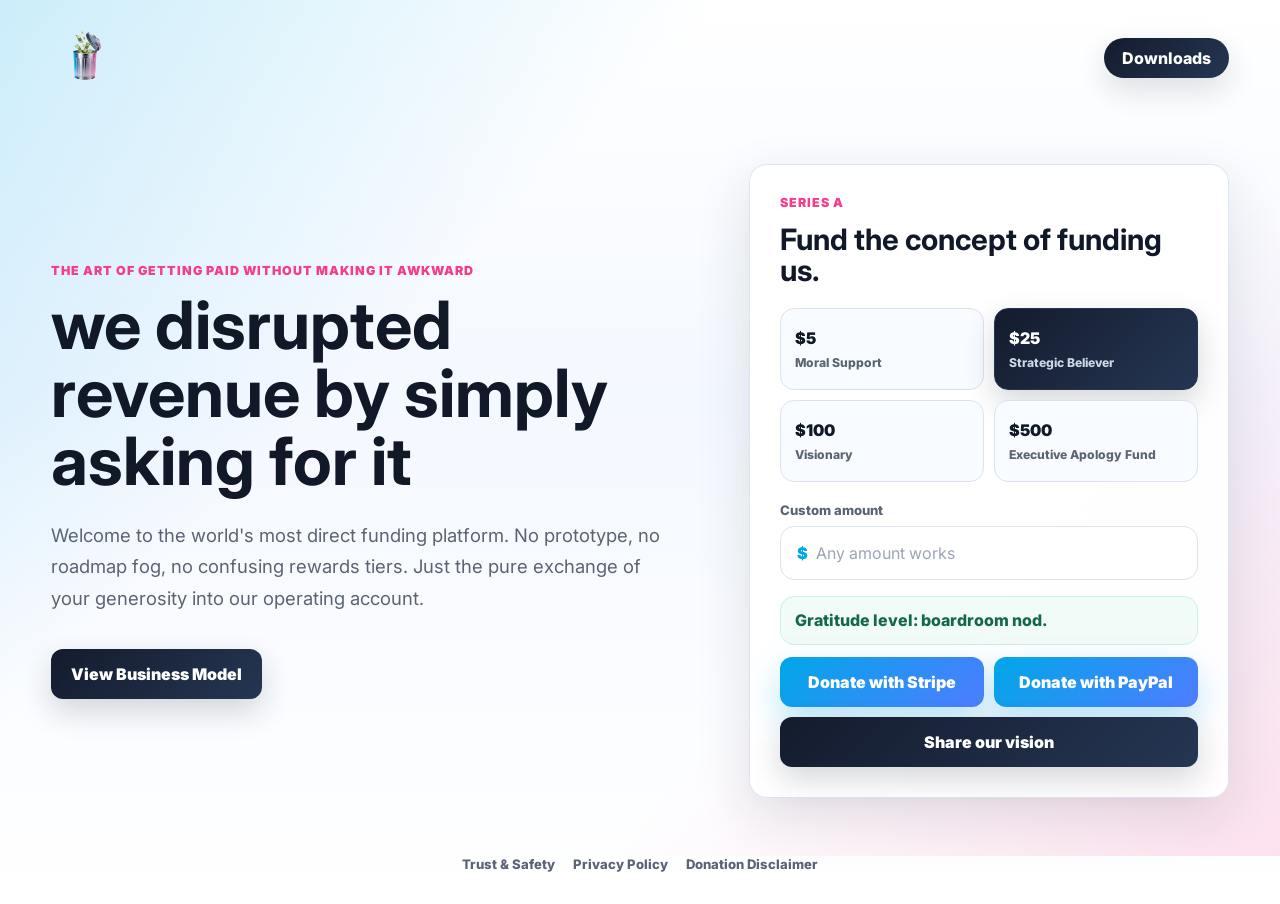
==== index.html @ 941a085b "Add SEO metadata and structured data" ====
<!doctype html>
<html lang="en">
  <head>
    <meta charset="utf-8">
    <meta name="viewport" content="width=device-width, initial-scale=1">
    <title>Accept Donations Online | iAcceptDonations.com</title>
    <meta
      name="description"
      content="Accept donations online through a direct, funny donation website with Stripe and PayPal checkout."
    >
    <link rel="canonical" href="https://www.iacceptdonations.com/">
    <meta property="og:type" content="website">
    <meta property="og:url" content="https://www.iacceptdonations.com/">
    <meta property="og:title" content="iAcceptDonations.com">
    <meta
      property="og:description"
      content="We disrupted revenue by simply asking for it."
    >
    <meta property="og:image" content="https://www.iacceptdonations.com/assets/stripe-money-trash-product-1024.jpg">
    <meta name="twitter:card" content="summary_large_image">
    <meta name="twitter:title" content="iAcceptDonations.com">
    <meta
      name="twitter:description"
      content="We disrupted revenue by simply asking for it."
    >
    <meta name="twitter:image" content="https://www.iacceptdonations.com/assets/stripe-money-trash-product-1024.jpg">
    <link rel="preconnect" href="https://fonts.googleapis.com">
    <link rel="preconnect" href="https://fonts.gstatic.com" crossorigin>
    <link
      href="https://fonts.googleapis.com/css2?family=Inter:wght@500;600;700;800;900&display=swap"
      rel="stylesheet"
    >
    <link rel="icon" href="assets/favicon.png" type="image/png">
    <link rel="stylesheet" href="styles.css">
    <script async src="https://www.googletagmanager.com/gtag/js?id=G-SYH6QR9T3F"></script>
    <script>
      window.dataLayer = window.dataLayer || [];
      function gtag(){dataLayer.push(arguments);}
      gtag('js', new Date());
      gtag('config', 'G-SYH6QR9T3F');
    </script>
    <script type="application/ld+json">
      {
        "@context": "https://schema.org",
        "@graph": [
          {
            "@type": "WebSite",
            "@id": "https://www.iacceptdonations.com/#website",
            "name": "iAcceptDonations.com",
            "url": "https://www.iacceptdonations.com/",
            "description": "A funny website built to accept donations online through Stripe and PayPal.",
            "publisher": {
              "@id": "https://www.iacceptdonations.com/#organization"
            },
            "inLanguage": "en-US"
          },
          {
            "@type": "Organization",
            "@id": "https://www.iacceptdonations.com/#organization",
            "name": "I Accept Donations",
            "url": "https://www.iacceptdonations.com/",
            "logo": {
              "@type": "ImageObject",
              "url": "https://www.iacceptdonations.com/assets/stripe-money-trash-product-1024.jpg"
            }
          },
          {
            "@type": "WebPage",
            "@id": "https://www.iacceptdonations.com/#webpage",
            "url": "https://www.iacceptdonations.com/",
            "name": "Accept Donations Online | iAcceptDonations.com",
            "description": "Accept donations online through a direct, funny donation website with Stripe and PayPal checkout.",
            "isPartOf": {
              "@id": "https://www.iacceptdonations.com/#website"
            },
            "about": {
              "@id": "https://www.iacceptdonations.com/#organization"
            },
            "inLanguage": "en-US"
          }
        ]
      }
    </script>
  </head>
  <body>
    <main class="page-shell">
      <section class="hero" aria-labelledby="page-title">
        <nav class="topbar" aria-label="Main navigation">
          <a class="brand" href="index.html" aria-label="iAcceptDonations.com home">
            <img class="brand-icon" src="assets/brand-trash-logo.png" alt="iAcceptDonations.com">
          </a>
          <a class="nav-downloads" href="downloads.html">Downloads</a>
        </nav>

        <div class="hero-grid">
          <div class="hero-copy">
            <p class="eyebrow">The art of getting paid without making it awkward</p>
            <h1 id="page-title">we disrupted revenue by simply asking for it</h1>
            <p class="lede">
              Welcome to the world's most direct funding platform. No prototype,
              no roadmap fog, no confusing rewards tiers. Just the pure exchange
              of your generosity into our operating account.
            </p>
            <div class="hero-actions">
              <a class="button secondary" href="business-model.html">View Business Model</a>
            </div>
          </div>

          <div class="hero-panel">
            <aside class="donation-card" id="donate" aria-labelledby="donate-title">
              <div class="card-header">
                <p class="tiny-label">Series A</p>
                <h2 id="donate-title">Fund the concept of funding us.</h2>
              </div>

              <div class="amount-grid" role="group" aria-label="Donation amounts">
                <button class="amount-button" data-amount="5">$5<span>Moral Support</span></button>
                <button class="amount-button active" data-amount="25">$25<span>Strategic Believer</span></button>
                <button class="amount-button" data-amount="100">$100<span>Visionary</span></button>
                <button class="amount-button" data-amount="500">$500<span>Executive Apology Fund</span></button>
              </div>

              <label class="custom-label" for="custom-amount">Custom amount</label>
              <div class="custom-row">
                <span aria-hidden="true">$</span>
                <input id="custom-amount" type="number" min="1" step="1" placeholder="Any amount works">
              </div>

              <p class="gratitude" aria-live="polite">
                Gratitude level: boardroom nod.
              </p>
              <div class="payment-actions" aria-label="Donation payment options">
                <button class="button donate-button stripe" type="button" data-provider="stripe">
                  Donate with Stripe
                </button>
                <button class="button donate-button paypal" type="button" data-provider="paypal">
                  Donate with PayPal
                </button>
              </div>
              <button class="button secondary share-vision-button" type="button">
                Share our vision
              </button>
            </aside>
          </div>
        </div>
      </section>

      <footer class="site-footer" aria-label="Site legal links">
        <a href="trust-safety.html">Trust & Safety</a>
        <a href="privacy.html">Privacy Policy</a>
        <a href="donation-disclaimer.html">Donation Disclaimer</a>
      </footer>
    </main>

    <div class="toast" role="status" aria-live="polite" hidden>
      Excellent decision. A payment link can be connected here.
    </div>

    <script src="script.js"></script>
  </body>
</html>
---- styles.css ----
:root {
  color-scheme: light;
  --ink: #111827;
  --muted: #5b6475;
  --soft: #f6f8fb;
  --paper: #ffffff;
  --line: #dbe3ef;
  --cyan: #00a7e8;
  --pink: #f53d8e;
  --green: #25c685;
  --navy: #172033;
  --shadow: 0 24px 80px rgba(23, 32, 51, 0.14);
}

* {
  box-sizing: border-box;
}

html {
  scroll-behavior: smooth;
}

body {
  margin: 0;
  background:
    linear-gradient(180deg, #ffffff 0%, #f4f8ff 44%, #ffffff 100%),
    var(--paper);
  color: var(--ink);
  font-family: Inter, system-ui, -apple-system, BlinkMacSystemFont, "Segoe UI", sans-serif;
}

button,
input {
  font: inherit;
}

img {
  display: block;
  max-width: 100%;
}

.page-shell {
  display: flex;
  flex-direction: column;
  min-height: 100vh;
  overflow: hidden;
}

.hero {
  min-height: 92vh;
  padding: 24px clamp(18px, 4vw, 64px) 58px;
  position: relative;
}

.hero::before {
  background:
    linear-gradient(135deg, rgba(0, 167, 232, 0.2), transparent 34%),
    linear-gradient(315deg, rgba(245, 61, 142, 0.15), transparent 32%);
  content: "";
  inset: 0;
  pointer-events: none;
  position: absolute;
}

.hero > * {
  position: relative;
}

.topbar {
  align-items: center;
  display: flex;
  justify-content: space-between;
  margin: 0 auto;
  max-width: 1180px;
  padding: 0;
}

.brand,
.nav-donate,
.nav-downloads,
.button {
  text-decoration: none;
}

.brand {
  align-items: center;
  color: var(--ink);
  display: inline-flex;
  font-weight: 900;
  gap: 10px;
}

.brand-logo {
  height: 68px;
  max-width: 68px;
  width: auto;
}

.brand-icon {
  height: 68px;
  width: 68px;
}

.nav-donate {
  background: var(--ink);
  border-radius: 999px;
  color: white;
  font-weight: 800;
  padding: 10px 18px;
}

.nav-downloads {
  background: linear-gradient(135deg, #141b2d, #253653);
  border-radius: 999px;
  box-shadow: 0 12px 30px rgba(23, 32, 51, 0.14);
  color: white;
  font-weight: 800;
  padding: 10px 18px;
}

.nav-actions {
  align-items: center;
  display: flex;
  gap: 10px;
}

.nav-link {
  color: var(--navy);
  font-weight: 800;
  padding: 10px 12px;
  text-decoration: none;
}

.hero-grid {
  align-items: center;
  display: grid;
  gap: clamp(34px, 5vw, 82px);
  grid-template-columns: minmax(0, 1fr) minmax(360px, 480px);
  margin: 72px auto 0;
  max-width: 1180px;
}

.eyebrow,
.tiny-label {
  color: var(--pink);
  font-size: 0.78rem;
  font-weight: 900;
  letter-spacing: 0.08em;
  margin: 0 0 14px;
  text-transform: uppercase;
}

h1,
h2,
h3,
p {
  margin-top: 0;
}

h1 {
  font-size: clamp(2.6rem, 5.2vw, 5.15rem);
  letter-spacing: 0;
  line-height: 1.02;
  margin-bottom: 24px;
  max-width: 820px;
}

.lede {
  color: var(--muted);
  font-size: clamp(1.04rem, 1.45vw, 1.2rem);
  line-height: 1.7;
  max-width: 650px;
}

.hero-actions {
  display: flex;
  flex-wrap: wrap;
  gap: 12px;
  margin-top: 34px;
}

.button {
  align-items: center;
  border: 0;
  border-radius: 12px;
  cursor: pointer;
  display: inline-flex;
  font-weight: 900;
  justify-content: center;
  min-height: 50px;
  padding: 14px 20px;
  transition: transform 160ms ease, box-shadow 160ms ease, background 160ms ease;
}

.button:hover,
.nav-donate:hover,
.amount-button:hover {
  transform: translateY(-1px);
}

.primary,
.donate-button.stripe {
  background: linear-gradient(135deg, var(--cyan), #4f7cff);
  box-shadow: 0 14px 34px rgba(0, 167, 232, 0.28);
  color: white;
}

.secondary {
  background: linear-gradient(135deg, #141b2d, #253653);
  box-shadow: 0 12px 30px rgba(23, 32, 51, 0.18);
  color: white;
}

.hero-panel {
  display: grid;
  justify-items: stretch;
}

.donation-card {
  background: rgba(255, 255, 255, 0.92);
  border: 1px solid rgba(219, 227, 239, 0.92);
  border-radius: 18px;
  box-shadow: 0 18px 54px rgba(23, 32, 51, 0.12);
  padding: clamp(20px, 2.6vw, 30px);
}

.card-header h2 {
  font-size: clamp(1.65rem, 2.3vw, 2.35rem);
  line-height: 1.06;
  margin-bottom: 22px;
}

.amount-grid {
  display: grid;
  gap: 10px;
  grid-template-columns: repeat(2, minmax(0, 1fr));
}

.amount-button {
  background: #f8fbff;
  border: 1px solid var(--line);
  border-radius: 14px;
  color: var(--ink);
  cursor: pointer;
  font-weight: 900;
  min-height: 82px;
  padding: 14px;
  text-align: left;
  transition: transform 160ms ease, border-color 160ms ease, box-shadow 160ms ease;
}

.amount-button span {
  color: var(--muted);
  display: block;
  font-size: 0.76rem;
  font-weight: 800;
  line-height: 1.25;
  margin-top: 7px;
}

.amount-button.active {
  background: linear-gradient(135deg, #141b2d, #253653);
  border-color: #253653;
  box-shadow: 0 12px 30px rgba(23, 32, 51, 0.18);
  color: white;
}

.amount-button.active span {
  color: #cbd6e7;
}

.custom-label {
  color: var(--muted);
  display: block;
  font-size: 0.82rem;
  font-weight: 800;
  margin: 20px 0 8px;
}

.custom-row {
  align-items: center;
  background: #ffffff;
  border: 1px solid var(--line);
  border-radius: 14px;
  display: flex;
  gap: 8px;
  min-height: 54px;
  padding: 0 16px;
}

.custom-row:focus-within {
  border-color: var(--cyan);
  box-shadow: 0 0 0 4px rgba(0, 167, 232, 0.13);
}

.custom-row span {
  color: var(--cyan);
  font-weight: 900;
}

.custom-row input {
  appearance: textfield;
  background: transparent;
  border: 0;
  color: var(--ink);
  height: 52px;
  line-height: 52px;
  min-width: 0;
  outline: 0;
  padding: 0;
  width: 100%;
}

.custom-row input::-webkit-inner-spin-button,
.custom-row input::-webkit-outer-spin-button {
  appearance: none;
  margin: 0;
}

.custom-row input::placeholder {
  color: #9aa5b5;
  opacity: 1;
}

.gratitude {
  background: #f1fbf8;
  border: 1px solid #c9f2e3;
  border-radius: 14px;
  color: #13684b;
  font-weight: 800;
  line-height: 1.4;
  margin: 16px 0 12px;
  padding: 12px 14px;
}

.payment-actions {
  display: grid;
  gap: 10px;
  grid-template-columns: repeat(2, minmax(0, 1fr));
}

.donate-button {
  width: 100%;
}

.donate-button.paypal {
  background: linear-gradient(135deg, var(--cyan), #4f7cff);
  border: 0;
  box-shadow: 0 14px 34px rgba(0, 167, 232, 0.28);
  color: white;
}

.share-vision-button {
  margin-top: 10px;
  width: 100%;
}

.fine-print {
  color: var(--muted);
  font-size: 0.8rem;
  line-height: 1.5;
  margin: 12px 0 0;
}

.metrics,
.model,
.values,
.closing {
  margin: 0 auto;
  max-width: 1180px;
  padding: 54px clamp(18px, 4vw, 64px);
}

.metrics {
  display: grid;
  gap: 14px;
  grid-template-columns: repeat(4, minmax(0, 1fr));
  max-width: 1180px;
}

.metrics div,
.values article {
  background: rgba(255, 255, 255, 0.88);
  border: 1px solid var(--line);
  border-radius: 18px;
  box-shadow: 0 12px 36px rgba(23, 32, 51, 0.06);
  padding: 22px;
}

.metrics span {
  color: var(--muted);
  display: block;
  font-size: 0.76rem;
  font-weight: 900;
  margin-bottom: 9px;
  text-transform: uppercase;
}

.metrics strong {
  font-size: clamp(1.15rem, 1.55vw, 1.6rem);
  line-height: 1.1;
}

.model {
  align-items: center;
  display: grid;
  gap: 26px;
  grid-template-columns: minmax(0, 0.76fr) minmax(320px, 1fr);
}

.section-copy h2,
.closing h2 {
  font-size: clamp(2.05rem, 3.5vw, 3.55rem);
  line-height: 1.04;
  margin-bottom: 0;
}

.flow {
  align-items: center;
  display: grid;
  gap: 12px;
  grid-template-columns: 1fr auto 1fr auto 1fr;
}

.flow div {
  align-items: center;
  background: #ffffff;
  border: 1px solid var(--line);
  border-radius: 16px;
  box-shadow: 0 12px 36px rgba(23, 32, 51, 0.08);
  color: var(--ink);
  display: flex;
  font-weight: 900;
  justify-content: center;
  min-height: 76px;
  padding: 20px;
  text-align: center;
}

.flow span {
  color: var(--cyan);
  font-size: 1.8rem;
  font-weight: 900;
}

.values {
  display: grid;
  gap: 14px;
  grid-template-columns: repeat(3, minmax(0, 1fr));
}

.values h3 {
  font-size: 1.28rem;
  margin-bottom: 10px;
}

.values p {
  color: var(--muted);
  line-height: 1.6;
  margin-bottom: 0;
}

.closing {
  padding-bottom: 88px;
  text-align: center;
}

.closing h2 {
  margin: 0 auto 28px;
  max-width: 820px;
}

.business-page {
  background:
    linear-gradient(180deg, #ffffff 0%, #f5f8ff 48%, #ffffff 100%),
    var(--paper);
}

.downloads-page {
  background:
    linear-gradient(180deg, #ffffff 0%, #f4f8ff 46%, #ffffff 100%),
    var(--paper);
}

.business-hero {
  padding: 24px clamp(18px, 4vw, 64px) 36px;
  position: relative;
}

.downloads-hero {
  min-height: 100vh;
  padding: 24px clamp(18px, 4vw, 64px) 64px;
  position: relative;
}

.business-hero::before {
  background:
    linear-gradient(135deg, rgba(0, 167, 232, 0.18), transparent 34%),
    linear-gradient(315deg, rgba(245, 61, 142, 0.13), transparent 32%);
  content: "";
  inset: 0;
  pointer-events: none;
  position: absolute;
}

.downloads-hero::before {
  background:
    radial-gradient(circle at 16% 22%, rgba(0, 167, 232, 0.2), transparent 26%),
    radial-gradient(circle at 84% 74%, rgba(245, 61, 142, 0.18), transparent 28%);
  content: "";
  inset: 0;
  pointer-events: none;
  position: absolute;
}

.business-hero > * {
  position: relative;
}

.downloads-hero > * {
  position: relative;
}

.downloads-grid {
  align-items: center;
  display: grid;
  gap: clamp(32px, 6vw, 96px);
  grid-template-columns: minmax(0, 0.88fr) minmax(320px, 0.82fr);
  margin: 52px auto 0;
  max-width: 1180px;
}

.downloads-copy h1 {
  font-size: clamp(2.7rem, 5vw, 5.2rem);
  line-height: 1.02;
  margin-bottom: 22px;
  max-width: 760px;
}

.download-lines {
  display: grid;
  gap: 12px;
  margin: 30px 0;
}

.download-lines div {
  background: rgba(255, 255, 255, 0.72);
  border: 1px solid var(--line);
  border-radius: 18px;
  box-shadow: 0 12px 36px rgba(23, 32, 51, 0.06);
  padding: 16px 18px;
}

.download-lines strong {
  color: var(--ink);
  display: block;
  font-size: 1rem;
  margin-bottom: 4px;
}

.download-lines span {
  color: var(--muted);
  line-height: 1.5;
}

.download-apk-button {
  min-width: 240px;
}

.download-note {
  max-width: 520px;
}

.download-note code {
  color: var(--navy);
  font-weight: 800;
}

.app-preview {
  margin: 0;
  min-height: 560px;
  position: relative;
}

.app-preview::after {
  background: linear-gradient(90deg, var(--cyan), var(--pink));
  border-radius: 999px;
  bottom: 8%;
  content: "";
  filter: blur(34px);
  height: 58px;
  left: 18%;
  opacity: 0.24;
  position: absolute;
  right: 16%;
  z-index: 0;
}

.app-preview img {
  height: min(76vh, 740px);
  margin-left: auto;
  object-fit: contain;
  position: relative;
  width: 100%;
  z-index: 1;
}

.app-preview-mobile {
  display: none;
}

.business-intro {
  margin: 76px auto 20px;
  max-width: 900px;
  text-align: center;
}

.business-intro .lede {
  margin-left: auto;
  margin-right: auto;
}

.centered-actions {
  justify-content: center;
}

.toast {
  background: var(--ink);
  border-radius: 14px;
  box-shadow: var(--shadow);
  color: white;
  font-weight: 800;
  left: 50%;
  max-width: min(460px, calc(100vw - 32px));
  padding: 14px 18px;
  position: fixed;
  bottom: 20px;
  transform: translateX(-50%);
  z-index: 10;
}

.site-footer {
  display: flex;
  gap: 18px;
  justify-content: center;
  margin-top: auto;
  padding: 0 18px 32px;
  text-align: center;
}

.site-footer a {
  color: var(--muted);
  font-size: 0.82rem;
  font-weight: 800;
  text-decoration: none;
}

.legal-page {
  background:
    linear-gradient(180deg, #ffffff 0%, #f4f8ff 46%, #ffffff 100%),
    var(--paper);
}

.error-page {
  background:
    radial-gradient(circle at 18% 22%, rgba(0, 167, 232, 0.18), transparent 28%),
    radial-gradient(circle at 82% 76%, rgba(245, 61, 142, 0.16), transparent 30%),
    linear-gradient(180deg, #ffffff 0%, #f4f8ff 48%, #ffffff 100%),
    var(--paper);
}

.legal-hero {
  min-height: 100vh;
  padding: 24px clamp(18px, 4vw, 64px) 64px;
  position: relative;
}

.error-hero {
  min-height: 92vh;
  padding: 24px clamp(18px, 4vw, 64px) 64px;
  position: relative;
}

.legal-hero::before {
  background:
    linear-gradient(135deg, rgba(0, 167, 232, 0.18), transparent 34%),
    linear-gradient(315deg, rgba(245, 61, 142, 0.13), transparent 32%);
  content: "";
  inset: 0;
  pointer-events: none;
  position: absolute;
}

.legal-hero > * {
  position: relative;
}

.legal-card {
  background: rgba(255, 255, 255, 0.9);
  border: 1px solid var(--line);
  border-radius: 18px;
  box-shadow: 0 18px 54px rgba(23, 32, 51, 0.1);
  margin: 56px auto 0;
  max-width: 860px;
  padding: clamp(24px, 4vw, 44px);
}

.legal-card h1 {
  font-size: clamp(2.2rem, 4.6vw, 4.4rem);
}

.legal-card h2 {
  font-size: 1.25rem;
  margin: 30px 0 10px;
}

.legal-card p {
  color: var(--muted);
  line-height: 1.7;
}

.legal-updated {
  font-size: 0.82rem;
  font-weight: 800;
  margin-top: 30px;
}

.trust-card {
  max-width: 1040px;
}

.trust-grid {
  display: grid;
  gap: 14px;
  grid-template-columns: repeat(2, minmax(0, 1fr));
  margin-top: 30px;
}

.trust-grid section {
  background: rgba(255, 255, 255, 0.74);
  border: 1px solid var(--line);
  border-radius: 18px;
  box-shadow: 0 12px 36px rgba(23, 32, 51, 0.06);
  padding: 18px;
}

.trust-grid h2 {
  margin-top: 0;
}

.trust-link {
  align-items: center;
  background: linear-gradient(135deg, #141b2d, #253653);
  border-radius: 12px;
  color: white;
  display: inline-flex;
  font-size: 0.9rem;
  font-weight: 900;
  justify-content: center;
  margin-top: 8px;
  min-height: 44px;
  padding: 12px 16px;
  text-decoration: none;
}

.error-card {
  margin: 86px auto 0;
  max-width: 920px;
  text-align: center;
}

.error-card h1 {
  margin-left: auto;
  margin-right: auto;
}

.error-card .lede {
  margin-left: auto;
  margin-right: auto;
}

@media (max-width: 980px) {
  .hero-grid,
  .model,
  .downloads-grid {
    grid-template-columns: 1fr;
  }

  .hero {
    min-height: auto;
  }

  .hero-panel {
    max-width: 720px;
  }

  .metrics,
  .values {
    grid-template-columns: repeat(2, minmax(0, 1fr));
  }

  .app-preview {
    min-height: auto;
  }

  .app-preview img {
    height: auto;
    margin: 0 auto;
    max-height: 620px;
    max-width: 520px;
  }
}

@media (max-width: 640px) {
  body {
    overflow-x: hidden;
  }

  .hero,
  .business-hero,
  .downloads-hero,
  .legal-hero,
  .error-hero {
    padding: 16px 16px 42px;
  }

  .topbar {
    align-items: center;
    flex-direction: row;
    gap: 10px;
    width: 100%;
  }

  .brand-icon,
  .brand-logo {
    height: 52px;
    max-width: 52px;
    width: 52px;
  }

  .nav-actions {
    align-items: center;
    flex: 1;
    flex-direction: row;
    gap: 8px;
    justify-content: flex-end;
    min-width: 0;
    width: auto;
  }

  .nav-link {
    text-align: center;
  }

  .nav-donate,
  .nav-downloads {
    flex: 0 1 auto;
    font-size: 0.82rem;
    padding: 9px 12px;
    white-space: nowrap;
    width: auto;
  }

  .button {
    width: 100%;
  }

  .hero-grid {
    gap: 26px;
    margin-top: 34px;
  }

  h1 {
    font-size: clamp(2.12rem, 10.5vw, 3.05rem);
    line-height: 1.06;
    margin-bottom: 18px;
  }

  .lede {
    font-size: 1rem;
    line-height: 1.56;
  }

  .hero-copy {
    text-align: center;
  }

  .hero-copy h1 {
    font-size: clamp(2rem, 9.2vw, 2.8rem);
    margin-left: auto;
    margin-right: auto;
    max-width: 13ch;
    text-wrap: balance;
  }

  .hero-copy .lede {
    margin-left: auto;
    margin-right: auto;
  }

  .hero-actions {
    justify-content: center;
  }

  .hero-actions {
    margin-top: 24px;
  }

  .donation-card {
    border-radius: 16px;
    padding: 18px;
  }

  .card-header h2 {
    font-size: 1.55rem;
    line-height: 1.1;
    margin-bottom: 18px;
  }

  .amount-grid {
    grid-template-columns: repeat(2, minmax(0, 1fr));
  }

  .amount-button {
    min-height: 70px;
    padding: 12px;
    text-align: center;
  }

  .payment-actions,
  .metrics,
  .values {
    grid-template-columns: 1fr;
  }

  .metrics,
  .model,
  .values,
  .closing {
    padding: 38px 16px;
  }

  .business-intro {
    margin: 44px auto 12px;
  }

  .section-copy h2,
  .closing h2 {
    font-size: clamp(1.9rem, 8vw, 2.55rem);
  }

  .flow {
    grid-template-columns: 1fr;
    gap: 10px;
  }

  .flow span {
    display: none;
  }

  .flow div {
    min-height: 92px;
    padding-bottom: 36px;
    position: relative;
  }

  .flow div:not(:last-of-type)::after {
    bottom: 10px;
    color: var(--cyan);
    content: "\2193";
    font-size: 1.45rem;
    font-weight: 900;
    left: 50%;
    line-height: 1;
    position: absolute;
    transform: translateX(-50%);
  }

  .downloads-grid {
    gap: 28px;
    margin-top: 34px;
  }

  .downloads-grid > .app-preview {
    display: none;
  }

  .app-preview-mobile {
    display: block;
    margin: 22px auto 4px;
  }

  .downloads-copy h1 {
    font-size: clamp(2.05rem, 10vw, 3rem);
    line-height: 1.06;
  }

  .download-lines {
    margin: 24px 0;
  }

  .app-preview img {
    max-height: 480px;
    max-width: 390px;
  }

  .site-footer {
    align-items: center;
    display: grid;
    gap: 8px;
    grid-template-columns: repeat(3, minmax(0, 1fr));
    padding: 0 16px 28px;
    text-align: center;
    width: 100%;
  }

  .site-footer a {
    font-size: 0.68rem;
    line-height: 1.2;
  }

  .trust-grid {
    grid-template-columns: 1fr;
  }
}

@media (max-width: 420px) {
  .nav-downloads {
    font-size: 0.76rem;
    padding: 8px 10px;
  }

  .amount-button {
    font-size: 0.95rem;
  }

  .amount-button span {
    font-size: 0.7rem;
  }
}
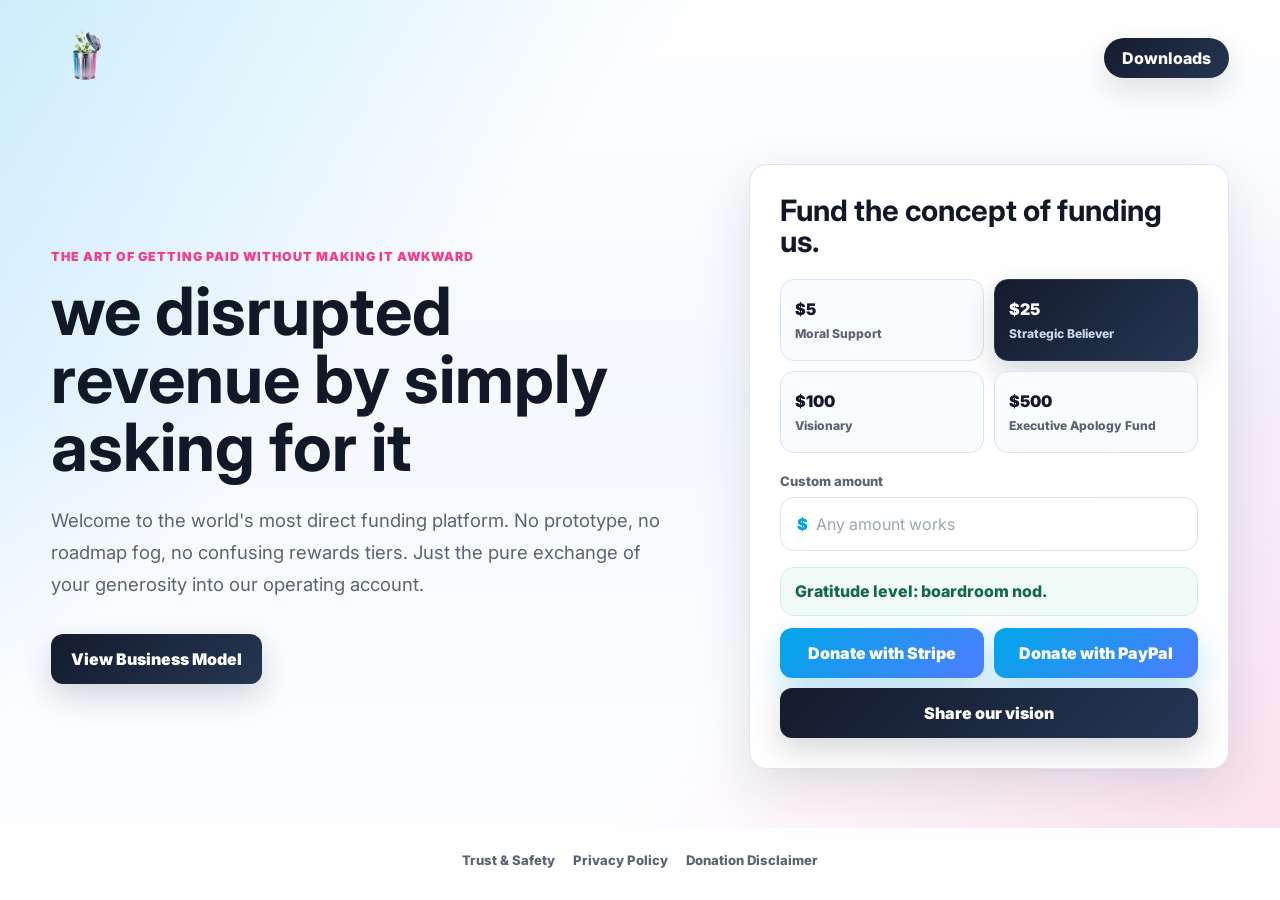
==== commit d15d4ee4: "Remove Series A label from homepage" ====
--- a/index.html
+++ b/index.html
@@ -109,7 +109,6 @@
           <div class="hero-panel">
             <aside class="donation-card" id="donate" aria-labelledby="donate-title">
               <div class="card-header">
-                <p class="tiny-label">Series A</p>
                 <h2 id="donate-title">Fund the concept of funding us.</h2>
               </div>
 
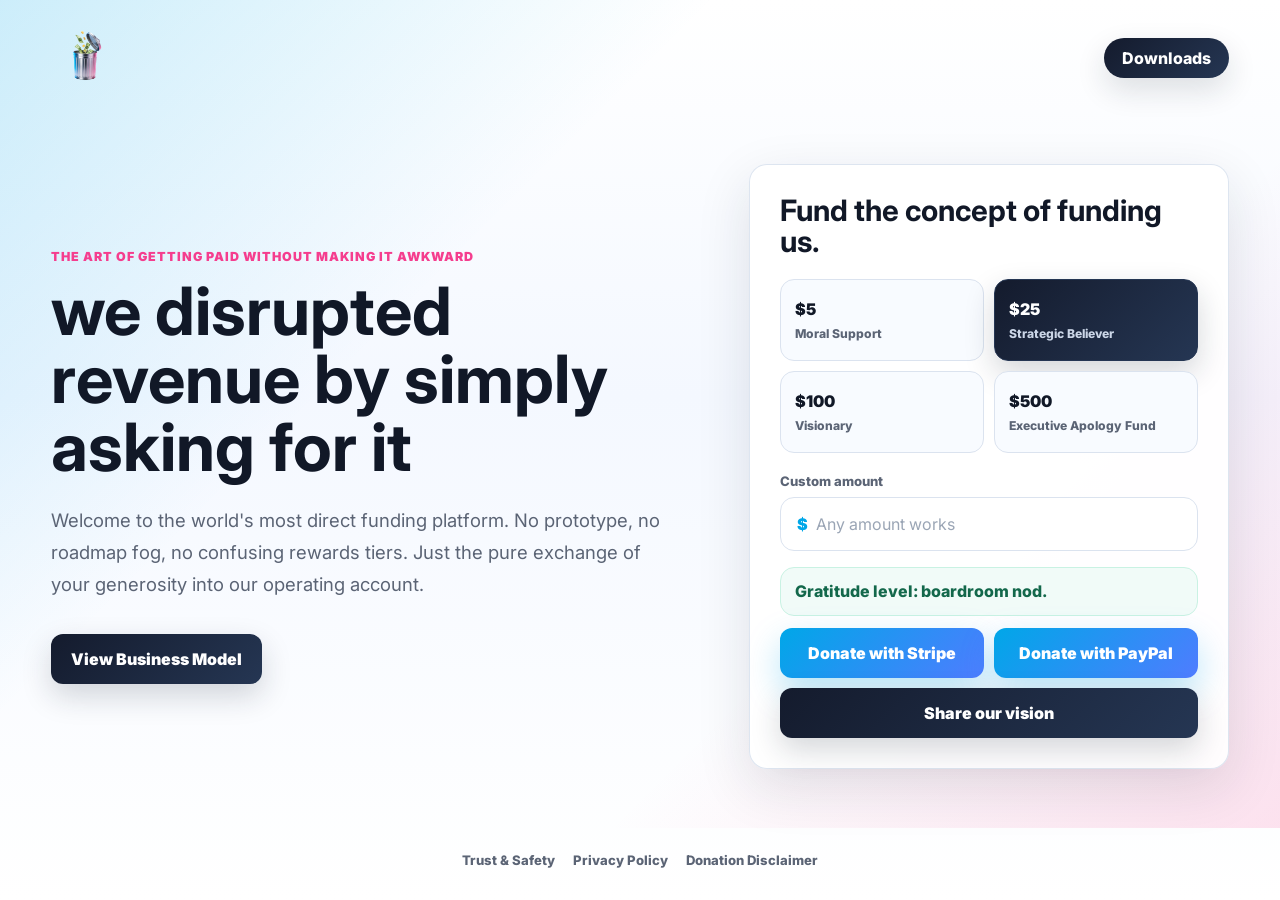
==== commit ce06e008: "Optimize header logo asset" ====
--- a/index.html
+++ b/index.html
@@ -87,7 +87,7 @@
       <section class="hero" aria-labelledby="page-title">
         <nav class="topbar" aria-label="Main navigation">
           <a class="brand" href="index.html" aria-label="iAcceptDonations.com home">
-            <img class="brand-icon" src="assets/brand-trash-logo.png" alt="iAcceptDonations.com">
+            <img class="brand-icon" src="assets/brand-trash-logo-128.png" alt="iAcceptDonations.com" width="68" height="68">
           </a>
           <a class="nav-downloads" href="downloads.html">Downloads</a>
         </nav>
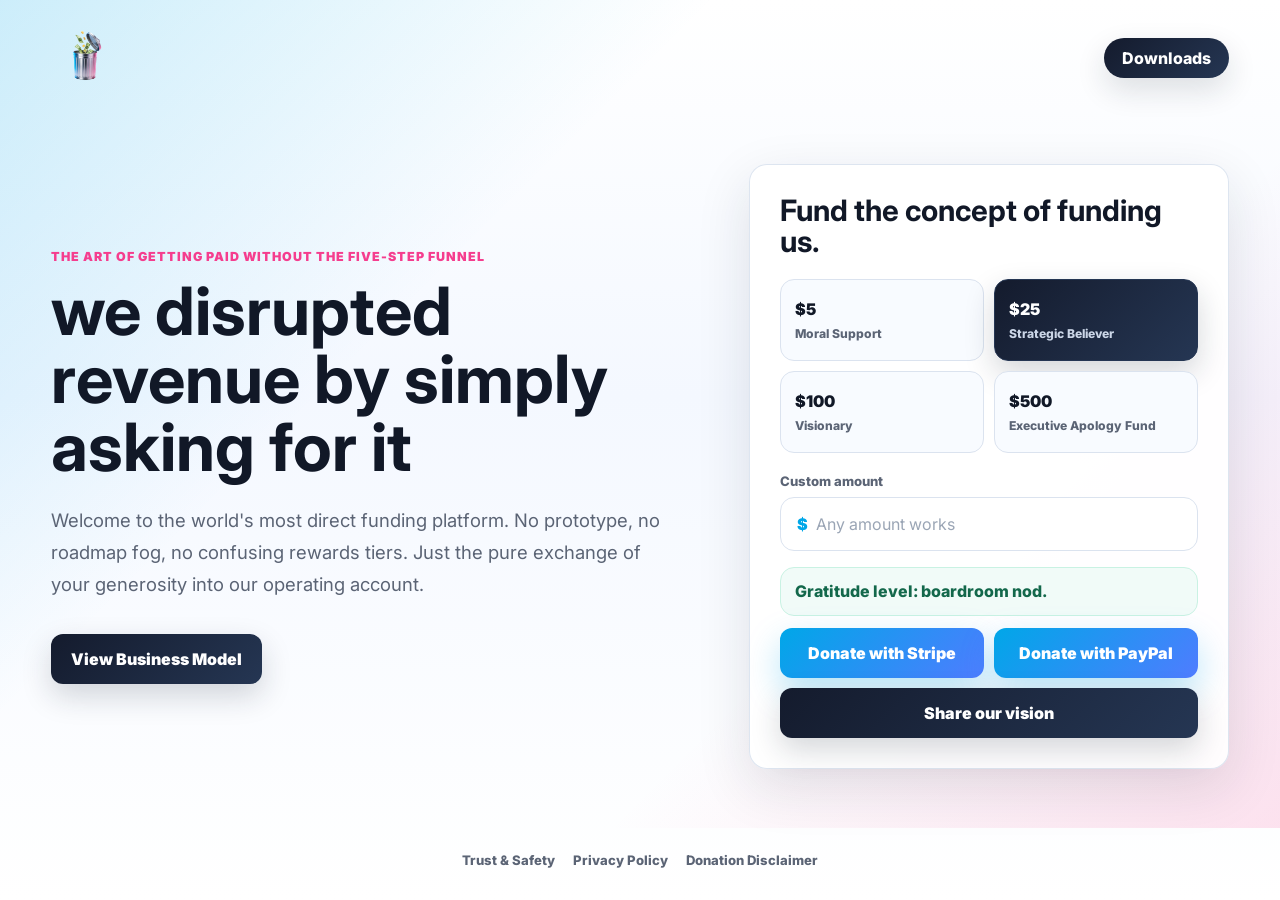
==== commit 08a17099: "Update homepage eyebrow copy" ====
--- a/index.html
+++ b/index.html
@@ -94,7 +94,7 @@
 
         <div class="hero-grid">
           <div class="hero-copy">
-            <p class="eyebrow">The art of getting paid without making it awkward</p>
+            <p class="eyebrow">The art of getting paid without the five-step funnel</p>
             <h1 id="page-title">we disrupted revenue by simply asking for it</h1>
             <p class="lede">
               Welcome to the world's most direct funding platform. No prototype,
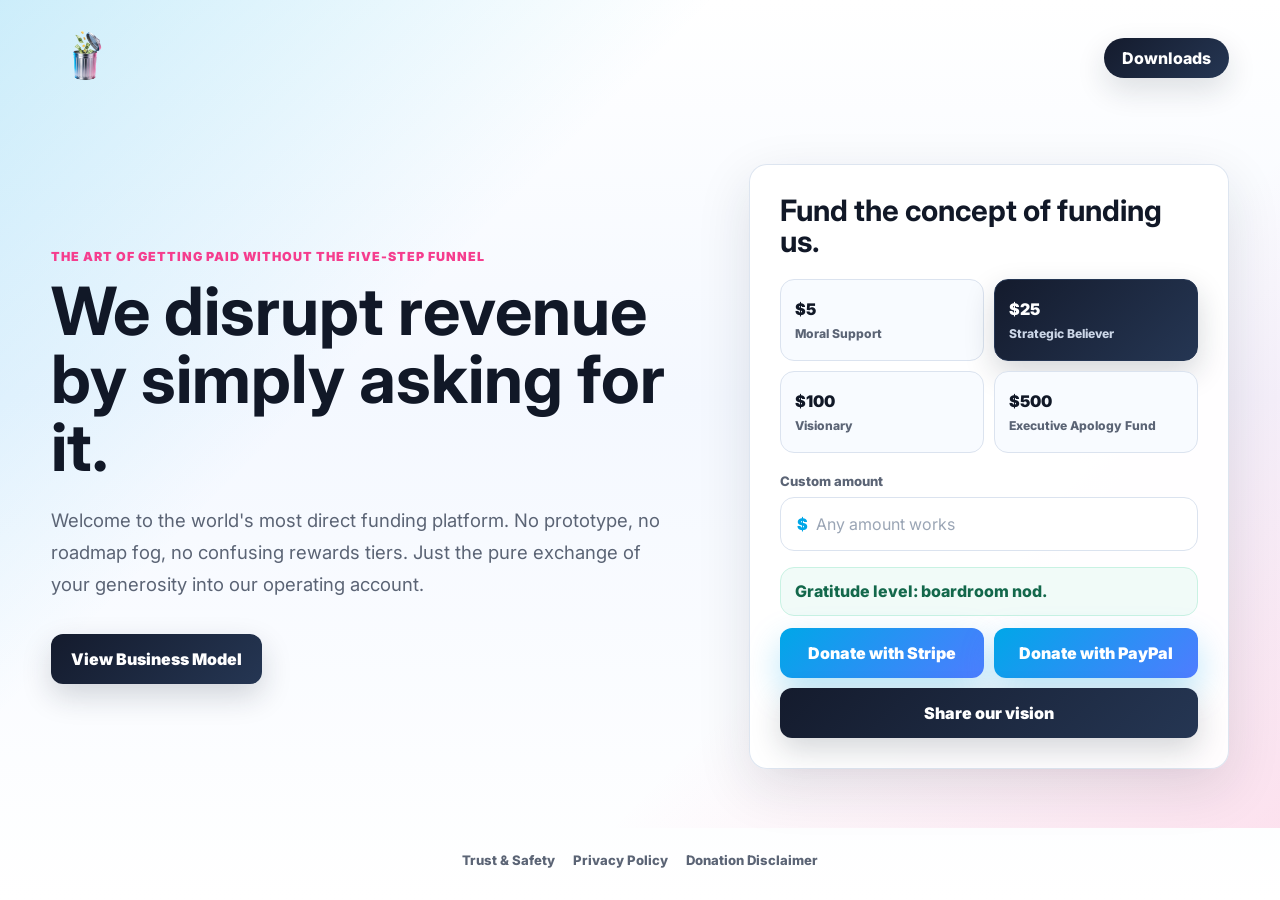
==== commit 3577cc47: "Update homepage revenue copy" ====
--- a/index.html
+++ b/index.html
@@ -14,14 +14,14 @@
     <meta property="og:title" content="iAcceptDonations.com">
     <meta
       property="og:description"
-      content="We disrupted revenue by simply asking for it."
+      content="We disrupt revenue by simply asking for it."
     >
     <meta property="og:image" content="https://www.iacceptdonations.com/assets/stripe-money-trash-product-1024.jpg">
     <meta name="twitter:card" content="summary_large_image">
     <meta name="twitter:title" content="iAcceptDonations.com">
     <meta
       name="twitter:description"
-      content="We disrupted revenue by simply asking for it."
+      content="We disrupt revenue by simply asking for it."
     >
     <meta name="twitter:image" content="https://www.iacceptdonations.com/assets/stripe-money-trash-product-1024.jpg">
     <link rel="preconnect" href="https://fonts.googleapis.com">
@@ -95,7 +95,7 @@
         <div class="hero-grid">
           <div class="hero-copy">
             <p class="eyebrow">The art of getting paid without the five-step funnel</p>
-            <h1 id="page-title">we disrupted revenue by simply asking for it</h1>
+            <h1 id="page-title">We disrupt revenue by simply asking for it.</h1>
             <p class="lede">
               Welcome to the world's most direct funding platform. No prototype,
               no roadmap fog, no confusing rewards tiers. Just the pure exchange
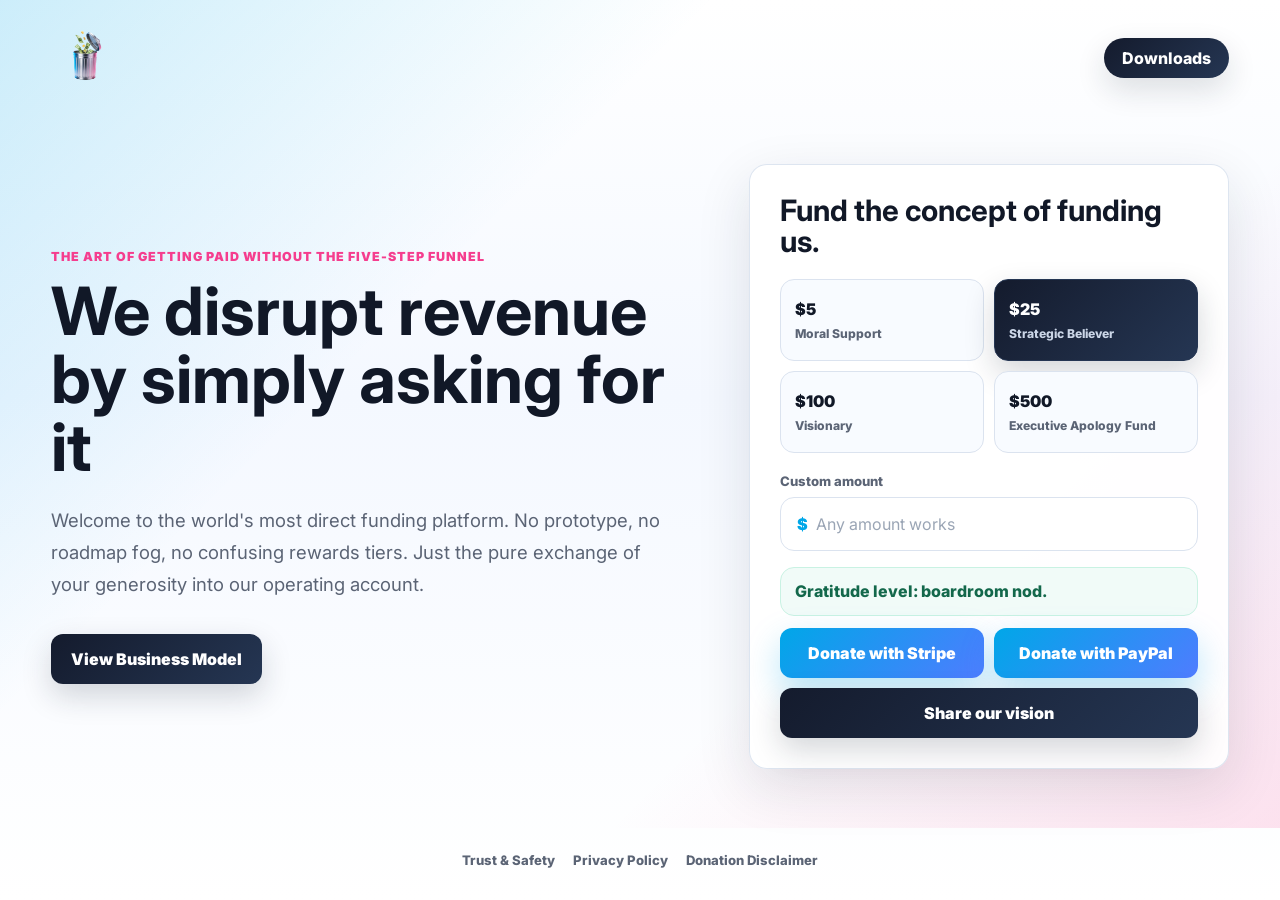
==== commit 157f253f: "Remove trailing period from homepage copy" ====
--- a/index.html
+++ b/index.html
@@ -14,14 +14,14 @@
     <meta property="og:title" content="iAcceptDonations.com">
     <meta
       property="og:description"
-      content="We disrupt revenue by simply asking for it."
+      content="We disrupt revenue by simply asking for it"
     >
     <meta property="og:image" content="https://www.iacceptdonations.com/assets/stripe-money-trash-product-1024.jpg">
     <meta name="twitter:card" content="summary_large_image">
     <meta name="twitter:title" content="iAcceptDonations.com">
     <meta
       name="twitter:description"
-      content="We disrupt revenue by simply asking for it."
+      content="We disrupt revenue by simply asking for it"
     >
     <meta name="twitter:image" content="https://www.iacceptdonations.com/assets/stripe-money-trash-product-1024.jpg">
     <link rel="preconnect" href="https://fonts.googleapis.com">
@@ -95,7 +95,7 @@
         <div class="hero-grid">
           <div class="hero-copy">
             <p class="eyebrow">The art of getting paid without the five-step funnel</p>
-            <h1 id="page-title">We disrupt revenue by simply asking for it.</h1>
+            <h1 id="page-title">We disrupt revenue by simply asking for it</h1>
             <p class="lede">
               Welcome to the world's most direct funding platform. No prototype,
               no roadmap fog, no confusing rewards tiers. Just the pure exchange
